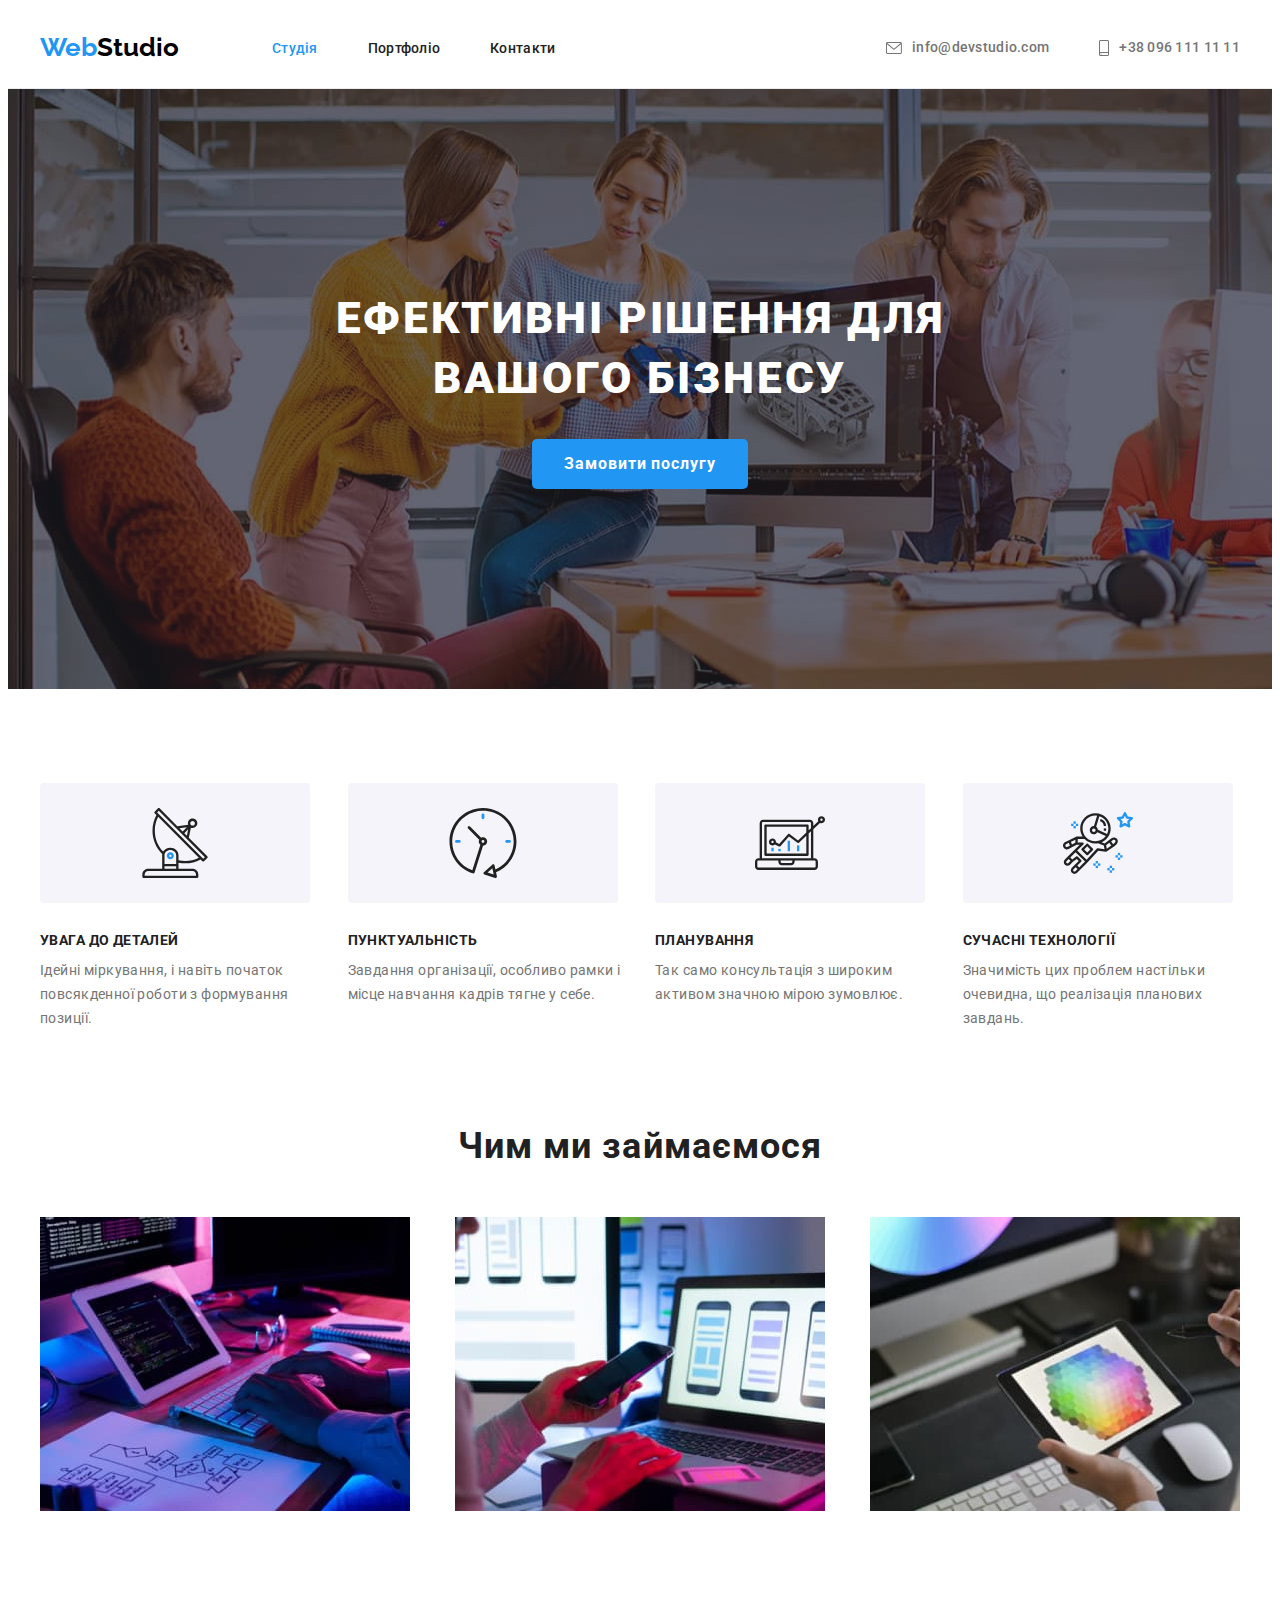
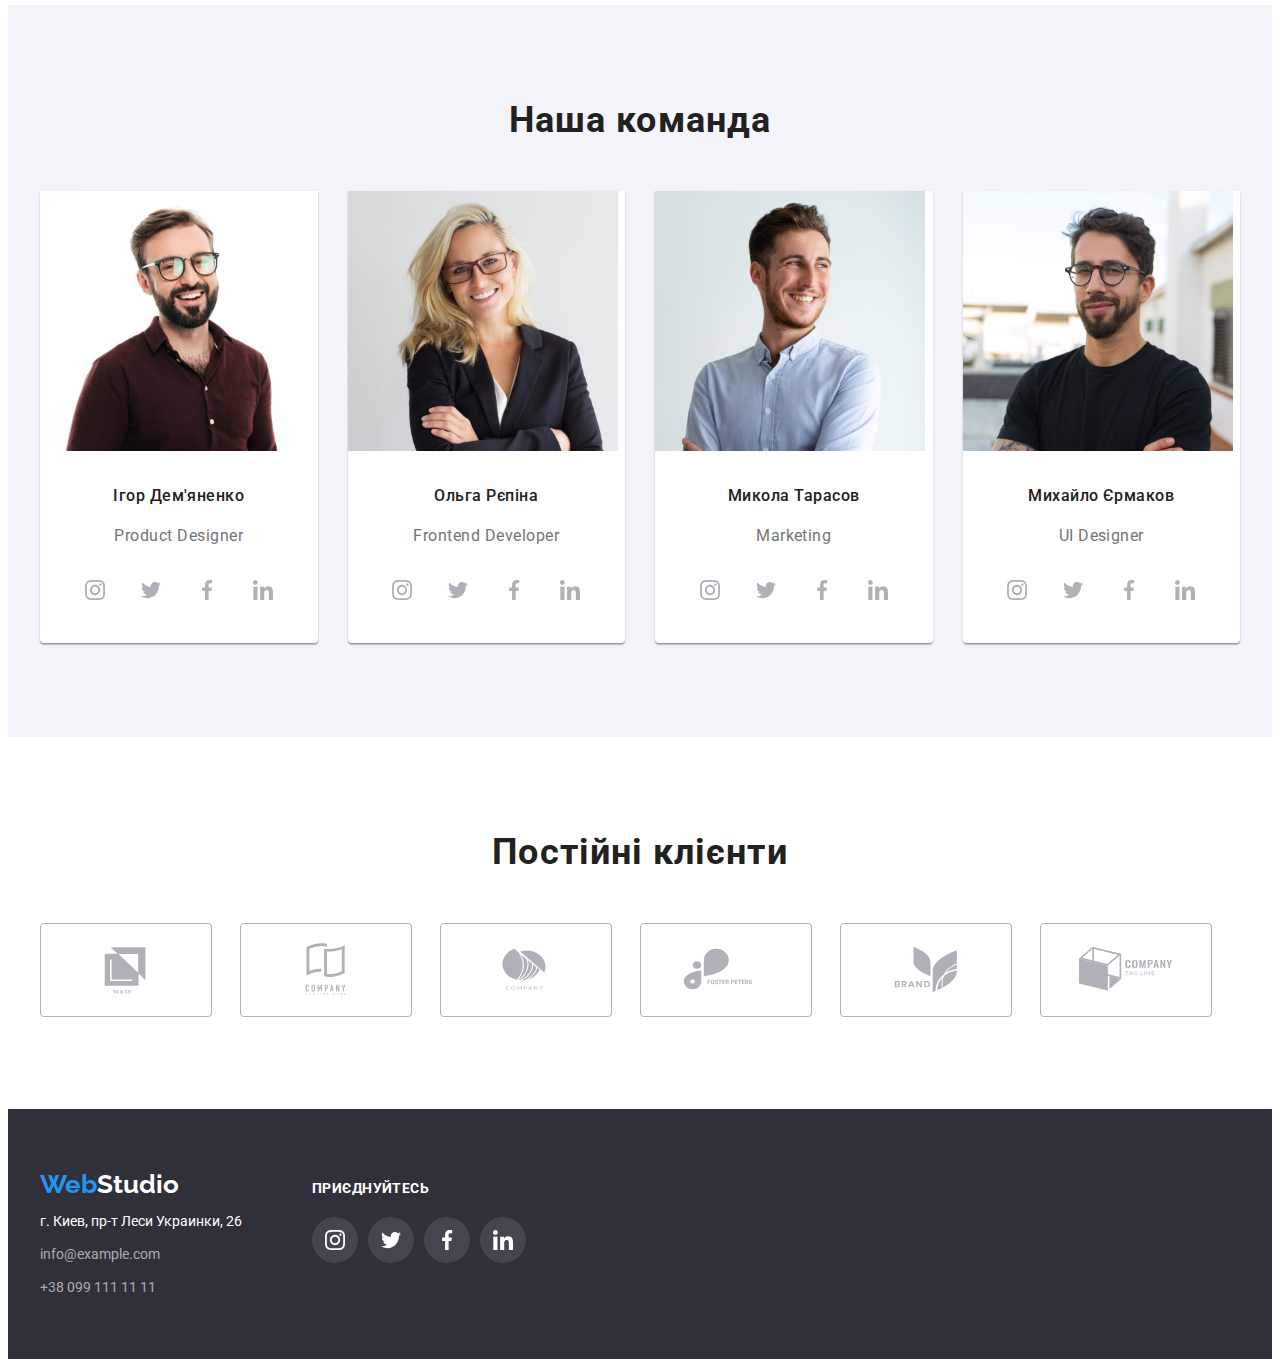
==== index.html @ 12672919 "1.1" ====
<!DOCTYPE html>
<html lang="en">
  <head>
    <meta charset="UTF-8" />
    <meta http-equiv="X-UA-Compatible" content="IE=edge" />
    <meta name="viewport" content="width=device-width, initial-scale=1.0" />
    <link rel="preconnect" href="https://fonts.googleapis.com" />
    <link rel="preconnect" href="https://fonts.gstatic.com" crossorigin />
    <link
      href="https://fonts.googleapis.com/css2?family=Raleway:wght@700&family=Roboto:wght@400;500;700;900&display=swap"
      rel="stylesheet"
    />
    <link
      rel="stylesheet"
      href="https://cdnjs.cloudflare.com/ajax/libs/modern-normalize/1.1.0/modern-normalize.min.css"
      integrity="sha512-wpPYUAdjBVSE4KJnH1VR1HeZfpl1ub8YT/NKx4PuQ5NmX2tKuGu6U/JRp5y+Y8XG2tV+wKQpNHVUX03MfMFn9Q=="
      crossorigin="anonymous"
      referrerpolicy="no-referrer"
    />
    <link rel="stylesheet" href="./css/styles.css" />
    <title>WebStudio</title>
  </head>
  <body>
    <!-- header -->
    <header class="top-header">
      <div class="container header-container">
        <nav class="site-nav">
          <a href="./index.html" class="logo"
            ><span class="logo-forepart">Web</span>Studio</a
          >
          <ul class="site-nav-list">
            <li class="site-nav-item">
              <a class="site-nav-link current" href="./index.html">Студія</a>
            </li>
            <li class="site-nav-item">
              <a class="site-nav-link" href="./portfolio.html">Портфоліо</a>
            </li>
            <li class="site-nav-item">
              <a class="site-nav-link" href="">Контакти</a>
            </li>
          </ul>
        </nav>
        <ul class="contacts-list">
          <li class="contacts-item">
            <a class="contacts-link link" href="mailto:info@devstudio.com"
              ><svg class="icon-mail" width="16" height="12">
                <use href="./images/sprite.svg#icon-envelope"></use>
              </svg>
              info@devstudio.com</a
            >
          </li>
          <li class="contacts-item">
            <a class="contacts-link link" href="tel:+380961111111"
              ><svg class="icon-tel" width="10" height="16">
                <use href="./images/sprite.svg#icon-smartphone"></use>
              </svg>
              +38 096 111 11 11</a
            >
          </li>
        </ul>
      </div>
    </header>
    <!-- main -->
    <main>
      <!-- hero -->
      <section class="hero-section">
        <div class="container">
          <h1 class="hero-title">Ефективні рішення для вашого бізнесу</h1>
          <button class="hero-btn" type="button">Замовити послугу</button>
        </div>
      </section>
      <!-- features -->
      <section class="features-section">
        <div class="container">
          <ul class="features-list">
            <li class="features-item">
              <div class="features-item-icon-container">
                <svg class="features-item-icon" width="70" height="70">
                  <use href="./images/sprite.svg#icon-antenna"></use>
                </svg>
              </div>
              <h3 class="features-title">увага до деталей</h3>
              <p class="features-desc">
                Ідейні міркування, і навіть початок повсякденної роботи з
                формування позиції.
              </p>
            </li>
            <li class="features-item">
              <div class="features-item-icon-container">
                <svg class="features-item-icon" width="70" height="70">
                  <use href="./images/sprite.svg#icon-clock"></use>
                </svg>
              </div>
              <h3 class="features-title">пунктуальність</h3>
              <p class="features-desc">
                Завдання організації, особливо рамки і місце навчання кадрів
                тягне у себе.
              </p>
            </li>
            <li class="features-item">
              <div class="features-item-icon-container">
                <svg class="features-item-icon" width="70" height="70">
                  <use href="./images/sprite.svg#icon-diagram"></use>
                </svg>
              </div>
              <h3 class="features-title">планування</h3>
              <p class="features-desc">
                Так само консультація з широким активом значною мірою зумовлює.
              </p>
            </li>
            <li class="features-item">
              <div class="features-item-icon-container">
                <svg class="features-item-icon" width="70" height="70">
                  <use href="./images/sprite.svg#icon-astronaut"></use>
                </svg>
              </div>
              <h3 class="features-title">сучасні технології</h3>
              <p class="features-desc">
                Значимість цих проблем настільки очевидна, що реалізація
                планових завдань.
              </p>
            </li>
          </ul>
        </div>
      </section>
      <!-- work -->
      <section class="work-section">
        <div class="container">
          <h2 class="section-title">Чим ми займаємося</h2>
          <ul class="work-list">
            <li class="work-item">
              <img
                src="./images/work/work-img-1.jpg"
                alt="Создание сайтов для ПК"
                width="370"
                height="294"
              />
            </li>
            <li class="work-item">
              <img
                src="./images/work/work-img-2.jpg"
                alt="Создание сайтов для телефонов"
                width="370"
                height="294"
              />
            </li>
            <li class="work-item">
              <img
                src="./images/work/work-img-3.jpg"
                alt="Создание сайтов для планшетов"
                width="370"
                height="294"
              />
            </li>
          </ul>
        </div>
      </section>
      <!-- team -->
      <section class="team-section">
        <div class="container">
          <h2 class="section-title">Наша команда</h2>
          <ul class="team-list">
            <li class="team-item">
              <img
                src="./images/team/team-1.jpg"
                alt="Ігор Дем'яненко"
                width="270"
                height="260"
              />
              <div class="team-card">
                <h3 class="team-card-title">Ігор Дем'яненко</h3>
                <p class="team-card-desc">Product Designer</p>
                <ul class="team-social-list">
                  <li class="team-social-item">
                    <a class="team-social-link" href="">
                      <svg class="team-social-icon" width="20" height="20">
                        <use href="./images/sprite.svg#icon-instagram"></use>
                      </svg>
                    </a>
                  </li>
                  <li class="team-social-item">
                    <a class="team-social-link" href="">
                      <svg class="team-social-icon" width="20" height="20">
                        <use href="./images/sprite.svg#icon-twitter"></use>
                      </svg>
                    </a>
                  </li>
                  <li class="team-social-item">
                    <a class="team-social-link" href="">
                      <svg class="team-social-icon" width="20" height="20">
                        <use href="./images/sprite.svg#icon-facebook"></use>
                      </svg>
                    </a>
                  </li>
                  <li class="team-social-item">
                    <a class="team-social-link" href="">
                      <svg class="team-social-icon" width="20" height="20">
                        <use href="./images/sprite.svg#icon-linkedin"></use>
                      </svg>
                    </a>
                  </li>
                </ul>
              </div>
            </li>
            <li class="team-item">
              <img
                src="./images/team/team-2.jpg"
                alt="Ольга Рєпіна"
                width="270"
                height="260"
              />
              <div class="team-card">
                <h3 class="team-card-title">Ольга Рєпіна</h3>
                <p class="team-card-desc">Frontend Developer</p>
                <ul class="team-social-list">
                  <li class="team-social-item">
                    <a class="team-social-link" href="">
                      <svg class="team-social-icon" width="20" height="20">
                        <use href="./images/sprite.svg#icon-instagram"></use>
                      </svg>
                    </a>
                  </li>
                  <li class="team-social-item">
                    <a class="team-social-link" href="">
                      <svg class="team-social-icon" width="20" height="20">
                        <use href="./images/sprite.svg#icon-twitter"></use>
                      </svg>
                    </a>
                  </li>
                  <li class="team-social-item">
                    <a class="team-social-link" href="">
                      <svg class="team-social-icon" width="20" height="20">
                        <use href="./images/sprite.svg#icon-facebook"></use>
                      </svg>
                    </a>
                  </li>
                  <li class="team-social-item">
                    <a class="team-social-link" href="">
                      <svg class="team-social-icon" width="20" height="20">
                        <use href="./images/sprite.svg#icon-linkedin"></use>
                      </svg>
                    </a>
                  </li>
                </ul>
              </div>
            </li>
            <li class="team-item">
              <img
                src="./images/team/team-3.jpg"
                alt="Микола Тарасов"
                width="270"
                height="260"
              />
              <div class="team-card">
                <h3 class="team-card-title">Микола Тарасов</h3>
                <p class="team-card-desc">Marketing</p>
                <ul class="team-social-list">
                  <li class="team-social-item">
                    <a class="team-social-link" href="">
                      <svg class="team-social-icon" width="20" height="20">
                        <use href="./images/sprite.svg#icon-instagram"></use>
                      </svg>
                    </a>
                  </li>
                  <li class="team-social-item">
                    <a class="team-social-link" href="">
                      <svg class="team-social-icon" width="20" height="20">
                        <use href="./images/sprite.svg#icon-twitter"></use>
                      </svg>
                    </a>
                  </li>
                  <li class="team-social-item">
                    <a class="team-social-link" href="">
                      <svg class="team-social-icon" width="20" height="20">
                        <use href="./images/sprite.svg#icon-facebook"></use>
                      </svg>
                    </a>
                  </li>
                  <li class="team-social-item">
                    <a class="team-social-link" href="">
                      <svg class="team-social-icon" width="20" height="20">
                        <use href="./images/sprite.svg#icon-linkedin"></use>
                      </svg>
                    </a>
                  </li>
                </ul>
              </div>
            </li>
            <li class="team-item">
              <img
                src="./images/team/team-4.jpg"
                alt="Михайло Єрмаков"
                width="270"
                height="260"
              />
              <div class="team-card">
                <h3 class="team-card-title">Михайло Єрмаков</h3>
                <p class="team-card-desc">UI Designer</p>
                <ul class="team-social-list">
                  <li class="team-social-item">
                    <a class="team-social-link" href="">
                      <svg class="team-social-icon" width="20" height="20">
                        <use href="./images/sprite.svg#icon-instagram"></use>
                      </svg>
                    </a>
                  </li>
                  <li class="team-social-item">
                    <a class="team-social-link" href="">
                      <svg class="team-social-icon" width="20" height="20">
                        <use href="./images/sprite.svg#icon-twitter"></use>
                      </svg>
                    </a>
                  </li>
                  <li class="team-social-item">
                    <a class="team-social-link" href="">
                      <svg class="team-social-icon" width="20" height="20">
                        <use href="./images/sprite.svg#icon-facebook"></use>
                      </svg>
                    </a>
                  </li>
                  <li class="team-social-item">
                    <a class="team-social-link" href="">
                      <svg class="team-social-icon" width="20" height="20">
                        <use href="./images/sprite.svg#icon-linkedin"></use>
                      </svg>
                    </a>
                  </li>
                </ul>
              </div>
            </li>
          </ul>
        </div>
      </section>
      <!-- clients -->
      <section class="clients-section">
        <div class="container">
          <h2 class="section-title">Постійні клієнти</h2>
          <ul class="clients-list">
            <li class="clients-item">
              <a class="clients-link" href="">
                <svg class="clients-icon" width="106" height="60">
                  <use href="./images/sprite.svg#icon-logo-1"></use>
                </svg>
              </a>
            </li>
            <li class="clients-item">
              <a class="clients-link" href="">
                <svg class="clients-icon" width="106" height="60">
                  <use href="./images/sprite.svg#icon-logo-2"></use>
                </svg>
              </a>
            </li>
            <li class="clients-item">
              <a class="clients-link" href="">
                <svg class="clients-icon" width="106" height="60">
                  <use href="./images/sprite.svg#icon-logo-3"></use>
                </svg>
              </a>
            </li>
            <li class="clients-item">
              <a class="clients-link" href="">
                <svg class="clients-icon" width="106" height="60">
                  <use href="./images/sprite.svg#icon-logo-4"></use>
                </svg>
              </a>
            </li>
            <li class="clients-item">
              <a class="clients-link" href="">
                <svg class="clients-icon" width="106" height="60">
                  <use href="./images/sprite.svg#icon-logo-5"></use>
                </svg>
              </a>
            </li>
            <li class="clients-item">
              <a class="clients-link" href="">
                <svg class="clients-icon" width="106" height="60">
                  <use href="./images/sprite.svg#icon-logo-6"></use>
                </svg>
              </a>
            </li>
          </ul>
        </div>
      </section>
    </main>
    <!-- footer -->
    <footer class="footer">
      <div class="footer-container container">
        <div class="footer-contacts">
          <a href="./index.html" class="logo"
            ><span class="logo-forepart">Web</span>Studio</a
          >
          <address class="studio-address">
            <ul class="footer-contacts-list list">
              <li class="footer-contacts-item">
                <a
                  href="https://goo.gl/maps/VdQWWz9B43m97snR7"
                  target="_blank"
                  rel="noreferrer noopener"
                  class="footer-contact-address"
                  >г. Киев, пр-т Леси Украинки, 26</a
                >
              </li>
              <li class="footer-contacts-item">
                <a href="mailto:info@example.com" class="footer-contact-mail"
                  >info@example.com</a
                >
              </li>
              <li class="footer-contacts-item">
                <a href="tel:+380991111111" class="footer-contact-tel"
                  >+38 099 111 11 11</a
                >
              </li>
            </ul>
          </address>
        </div>

        <!-- footer-social -->
        <div class="footer-social">
          <p class="footer-social-title">приєднуйтесь</p>
          <ul class="footer-social-list">
            <li class="footer-social-item">
              <a class="footer-social-link" href="">
                <svg class="footer-social-icon" width="20" height="20">
                  <use href="./images/sprite.svg#icon-instagram"></use>
                </svg>
              </a>
            </li>
            <li class="footer-social-item">
              <a class="footer-social-link" href="">
                <svg class="footer-social-icon" width="20" height="20">
                  <use href="./images/sprite.svg#icon-twitter"></use>
                </svg>
              </a>
            </li>
            <li class="footer-social-item">
              <a class="footer-social-link" href="">
                <svg class="footer-social-icon" width="20" height="20">
                  <use href="./images/sprite.svg#icon-facebook"></use>
                </svg>
              </a>
            </li>
            <li class="footer-social-item">
              <a class="footer-social-link" href="">
                <svg class="footer-social-icon" width="20" height="20">
                  <use href="./images/sprite.svg#icon-linkedin"></use>
                </svg>
              </a>
            </li>
          </ul>
        </div>
      </div>
    </footer>
  </body>
</html>
---- css/styles.css ----
:root {
  --accent-color: #2196f3;
  --accent-color2: #757575;
  --accent-color3: #ffffff;
  --icon-fill: #afb1b8;
  --main-font: "Roboto", sans-serif;
  --secondary-font: Raleway, sans-serif;
  --accent-bg-color: #2f303a;
}
html {
  box-sizing: border-box;
}
h1,
h2,
h3,
p {
  margin-bottom: 0;
  margin-top: 0;
}
ul,
ol {
  margin-top: 0;
  margin-bottom: 0;
  padding-left: 0;
  list-style: none;
}
img {
  display: block;
}
.link {
  text-decoration: none;
}
body {
  font-family: var(--main-font);
}
.container {
  width: 1200px;
  margin-left: auto;
  margin-right: auto;
  padding-left: 15px;
  padding-right: 15px;
}
/* header */
.top-header {
  padding-top: 24px;
  padding-bottom: 25px;
  background-color: var(--accent-color3);
  border-bottom: 1px solid #ececec;
}
.header-container {
  display: flex;
}
/* sit-nav */
.site-nav {
  display: flex;
  align-items: center;
}
.site-nav-list {
  display: flex;
  align-items: center;
}
.site-nav-item:not(:last-child) {
  margin-right: 50px;
}
.site-nav-link {
  font-weight: 500;
  font-size: 14px;
  line-height: 1.14;
  letter-spacing: 0.02em;
  color: #212121;
  text-decoration: none;

  /* padding-top: 32px;
  padding-bottom: 32px; */
}
.site-nav-link:hover,
.site-nav-link:focus {
  color: var(--accent-color);
}
.site-nav-link.current {
  color: var(--accent-color);
}
/* contacts-list */
.contacts-list {
  display: flex;
  align-items: center;
  margin-left: auto;
}
.contacts-item:not(:last-child) {
  margin-right: 50px;
}
.contacts-link {
  font-weight: 500;
  font-size: 14px;
  line-height: 1.14;
  letter-spacing: 0.02em;
  color: var(--accent-color2);

  display: flex;
  justify-content: center;
  align-items: center;
}
.contacts-link:hover,
.contacts-link:focus {
  color: var(--accent-color);
}
.icon-mail {
  margin-right: 10px;
  fill: var(--accent-color2);
}
.contacts-link:hover .icon-mail,
.contacts-link:focus .icon-mail {
  fill: var(--accent-color);
}
.icon-tel {
  margin-right: 10px;
  fill: var(--accent-color2);
}
.contacts-link:hover .icon-tel,
.contacts-link:focus .icon-tel {
  fill: var(--accent-color);
}
/* /header */

/* hero */
.hero-section {
  background-image: linear-gradient(
      rgba(47, 48, 58, 0.4),
      rgba(47, 48, 58, 0.4)
    ),
    url(../images/bg-img.jpg);
  background-repeat: no-repeat;
  background-size: cover;
  max-width: 1600px;
  background-color: var(--accent-bg-color);
  /* justify-content: center; */
  padding-top: 200px;
  padding-bottom: 200px;
  margin: 0 auto;
}
.hero-title {
  font-weight: 900;
  font-size: 44px;
  line-height: 1.36;
  text-align: center;
  letter-spacing: 0.06em;
  text-transform: uppercase;
  color: var(--accent-color3);

  max-width: 696px;
  margin-left: auto;
  margin-right: auto;
  margin-bottom: 30px;
}
.hero-btn {
  background-color: var(--accent-color);
  cursor: pointer;
  font-family: var(--main-font);
  font-weight: 700;
  font-size: 16px;
  line-height: 1.87;
  display: flex;
  align-items: center;
  text-align: center;
  letter-spacing: 0.06em;
  color: var(--accent-color3);

  margin-left: auto;
  margin-right: auto;
  min-width: 216px;
  min-height: 50px;
  border: none;
  border-radius: 5px;
  padding: 10px 32px;
}
.hero-btn:hover,
.hero-btn:focus {
  background-color: #188ce8;
}
/* /hero */
/* features */
.features-section {
  padding-top: 94px;
  padding-bottom: 94px;
  background-color: var(--accent-color3);
}
.features-list {
  display: flex;
}
.features-item {
  flex-basis: calc((100% - 90px) / 4);
}
.features-item:not(:last-child) {
  margin-right: 30px;
}
.features-item-icon-container {
  display: flex;
  justify-content: center;
  align-items: center;
  margin-bottom: 30px;
  width: 270px;
  height: 120px;
  background-color: #f5f4fa;
  border-radius: 4px;
}

.features-title {
  font-weight: 700;
  font-size: 14px;
  line-height: 1.14;
  letter-spacing: 0.03em;
  text-transform: uppercase;
  color: #212121;
  margin-bottom: 10px;
}
.features-desc {
  font-weight: 400;
  font-size: 14px;
  line-height: 1.71;
  letter-spacing: 0.03em;
  color: var(--accent-color2);
}
/* /features */
.section-title {
  font-weight: 700;
  font-size: 36px;
  line-height: 1.17;
  text-align: center;
  letter-spacing: 0.03em;
  color: #212121;
  margin-bottom: 50px;
}
/* work */
.work-section {
  padding-bottom: 94px;
  background-color: var(--accent-color3);
}
.work-list {
  display: flex;
  justify-content: space-between;
}
/* team */
.team-section {
  padding-top: 94px;
  padding-bottom: 94px;
  background-color: #f5f4fa;
}
/* вариант #1 */
/* .team-list {
  display: flex;
  justify-content: space-between;
} */

/* вариант #2 */
.team-list {
  display: flex;
  margin-top: -30px;
  margin-left: -30px;
}
.team-item {
  background-color: var(--accent-color3);
  margin-top: 30px;
  margin-left: 30px;
  flex-basis: calc((100% - 120px) / 4);
  background: #ffffff;

  /* material shadow v1 */

  box-shadow: 0px 1px 3px rgba(0, 0, 0, 0.12), 0px 1px 1px rgba(0, 0, 0, 0.14),
    0px 2px 1px rgba(0, 0, 0, 0.2);
  border-radius: 0px 0px 4px 4px;
}
.team-card {
  padding-left: 10px;
  padding-right: 10px;
  padding-top: 30px;
  padding-bottom: 30px;
}
.team-card-title {
  font-weight: 500;
  font-size: 16px;
  line-height: 1.87;
  text-align: center;
  letter-spacing: 0.03em;
  color: #212121;
  margin-bottom: 10px;
}
.team-card-desc {
  font-weight: 400;
  font-size: 16px;
  line-height: 1.87;
  text-align: center;
  letter-spacing: 0.03em;
  color: var(--accent-color2);
}
.team-social-list {
  display: flex;
  justify-content: center;
  align-items: center;
}
.team-social-item:not(:last-child) {
  margin-right: 10px;
}
.team-social-link {
  margin-top: 16px;
  display: flex;
  align-items: center;
  justify-content: center;
  width: 44px;
  height: 44px;
  border-radius: 50%;
  border: 1px solid transparent;
  cursor: pointer;
}
.team-social-link:hover,
.team-social-link:focus {
  background-color: var(--accent-color);
}
.team-social-icon {
  fill: var(--icon-fill);
}
.team-social-link:hover .team-social-icon,
.team-social-link:focus .team-social-icon {
  fill: var(--accent-color3);
}

/* /team */

/* clients */

.clients-section {
  padding-top: 94px;
  padding-bottom: 94px;
  /* background-color: #f5f5f5; */
}
.clients-list {
  display: flex;
}
.clients-item {
  width: 170px;
  height: 92px;
}
.clients-item:not(:last-child) {
  margin-right: 30px;
}
.clients-link {
  width: 100%;
  height: 100%;
  display: flex;
  justify-content: center;
  align-items: center;
  border: 1px solid var(--icon-fill);
  border-radius: 4px;
}
.clients-link:hover,
.clients-link:focus {
  border: 1px solid var(--accent-color);
}
.clients-icon {
  fill: var(--icon-fill);
}
.clients-link:hover .clients-icon,
.clients-link:focus .clients-icon {
  fill: var(--accent-color);
}

/* footer */
.footer {
  padding-top: 60px;
  padding-bottom: 60px;
  background-color: var(--accent-bg-color);
}
.footer-container {
  display: flex;
  align-items: baseline;
}
.footer-contacts {
  margin-right: 70px;
}
.footer-contacts-item:not(:last-child) {
  margin-bottom: 9px;
}

.studio-address {
  font-style: inherit;
}
.footer-contact-address {
  font-style: inherit;
  font-size: 14px;
  line-height: 1.7;
  text-decoration: none;
  color: var(--accent-color3);
}
.footer-contact-mail,
.footer-contact-tel {
  font-style: inherit;
  font-size: 14px;
  line-height: 1.7;
  text-decoration: none;
  color: rgba(255, 255, 255, 0.6);
}

.footer-contact-address:hover,
.footer-contact-address:focus {
  color: var(--accent-color);
}

.footer-contact-mail:hover,
.footer-contact-mail:focus {
  color: var(--accent-color);
}

.footer-contact-tel:hover,
.footer-contact-tel:focus {
  color: var(--accent-color);
}
.footer-social-title {
  font-weight: 700;
  font-size: 14px;
  line-height: 1.14;
  letter-spacing: 0.03em;
  text-transform: uppercase;
  color: var(--accent-color3);
  margin-bottom: 20px;
}
.footer-social-list {
  display: flex;
  align-items: center;
}
.footer-social-link {
  display: flex;
  align-items: center;
  justify-content: center;
  width: 44px;
  height: 44px;
  border-radius: 50%;
  border: 1px solid transparent;
  cursor: pointer;
  background-color: rgba(255, 255, 255, 0.1);
}
.footer-social-item:not(:last-child) {
  margin-right: 10px;
}
.footer-social-link:hover,
.footer-social-link:focus {
  background-color: var(--accent-color);
}
.footer-social-icon {
  fill: var(--accent-color3);
}
/* logo */
.logo {
  margin-right: 93px;

  font-family: var(--secondary-font);
  font-weight: 700;
  font-size: 26px;
  line-height: 1.2;
  text-decoration: none;
}

.logo-forepart {
  color: var(--accent-color);
}

.top-header .logo {
  color: #000000;
}

.footer .logo {
  display: inline-block;
  margin-right: 0;
  margin-bottom: 10px;
  color: var(--accent-color3);
}
/* /logo */

/* portfolio */
.portfolio-section {
  padding-top: 94px;
  padding-bottom: 94px;
}
.portfolio-filters-list {
  display: flex;
  justify-content: center;
  margin-bottom: 50px;
}
.portfolio-filters-item:not(:last-child) {
  margin-right: 8px;
}
.portfolio-filters-btn {
  cursor: pointer;
  font-family: var(--main-font);
  font-weight: 500;
  font-size: 16px;
  line-height: 1.62;
  text-align: center;
  letter-spacing: 0.03em;
  color: #212121;
  background: #f5f4fa;

  border: 1px solid transparent;
  border-radius: 4px;

  padding: 6px 22px;
}
.portfolio-filters-btn:hover,
.portfolio-filters-btn:focus {
  background-color: var(--accent-color);
  color: var(--accent-color3);
  box-shadow: 0px 3px 1px rgba(0, 0, 0, 0.1), 0px 1px 2px rgba(0, 0, 0, 0.08),
    0px 2px 2px rgba(0, 0, 0, 0.12);
  border-radius: 4px;
}
/* вариант #1 */
/* .portfolio-prj-list {
  display: flex;
  flex-wrap: wrap;
  margin: -15px;
  margin-right: -15px;
}
.portfolio-prj-item {
  margin: 15px;
} */

/* вариант #2  */
/* .portfolio-prj-list {
  display: flex;
  flex-wrap: wrap;
  margin-left: -30px;
  margin-top: -30px;
}
.portfolio-prj-item {
  margin-left: 30px;
  margin-top: 30px;
} */

/* вариант #3 */
.portfolio-prj-list {
  display: flex;
  flex-wrap: wrap;
  margin-left: -30px;
  margin-top: -30px;
}
.portfolio-prj-item {
  margin-left: 30px;
  margin-top: 30px;
  flex-basis: calc((100% - 90px) / 3);
}
.portfolio-prj-card {
  padding-left: 24px;
  padding-right: 24px;
  padding-bottom: 20px;
  padding-top: 20px;
  border-left: 1px solid #eeeeee;
  border-right: 1px solid #eeeeee;
  border-bottom: 1px solid #eeeeee;
}
.portfolio-prj-title {
  font-weight: 700;
  font-size: 18px;
  line-height: 2;
  letter-spacing: 0.06em;
  color: #212121;

  margin-bottom: 4px;
}
.portfolio-prj-desc {
  font-weight: 400;
  font-size: 16px;
  line-height: 1.87;
  letter-spacing: 0.03em;
  color: var(--accent-color2);
}
.portfolio-prj-link {
  display: block;
  text-decoration: none;
}
.portfolio-prj-link:hover,
.portfolio-prj-link:focus {
  box-shadow: 0px 1px 1px rgba(0, 0, 0, 0.12), 0px 4px 4px rgba(0, 0, 0, 0.06),
    1px 4px 6px rgba(0, 0, 0, 0.16);
}
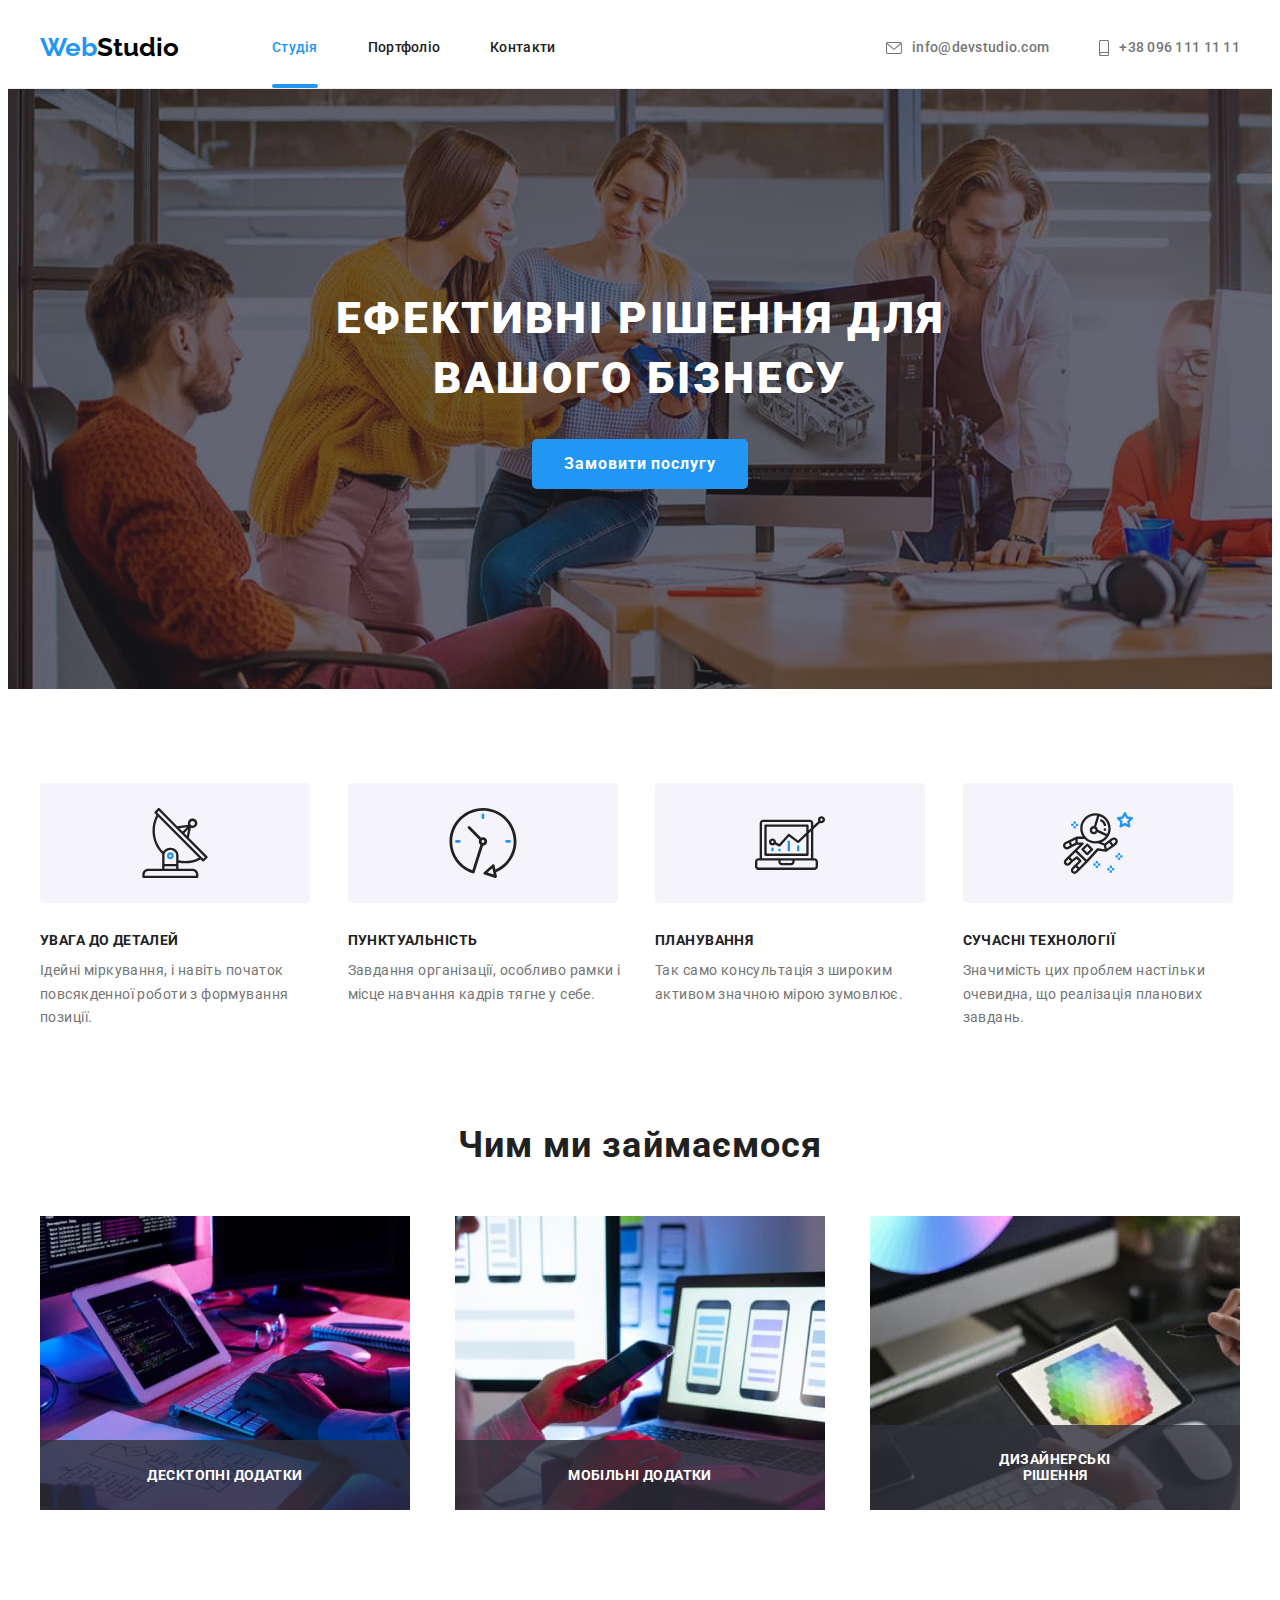
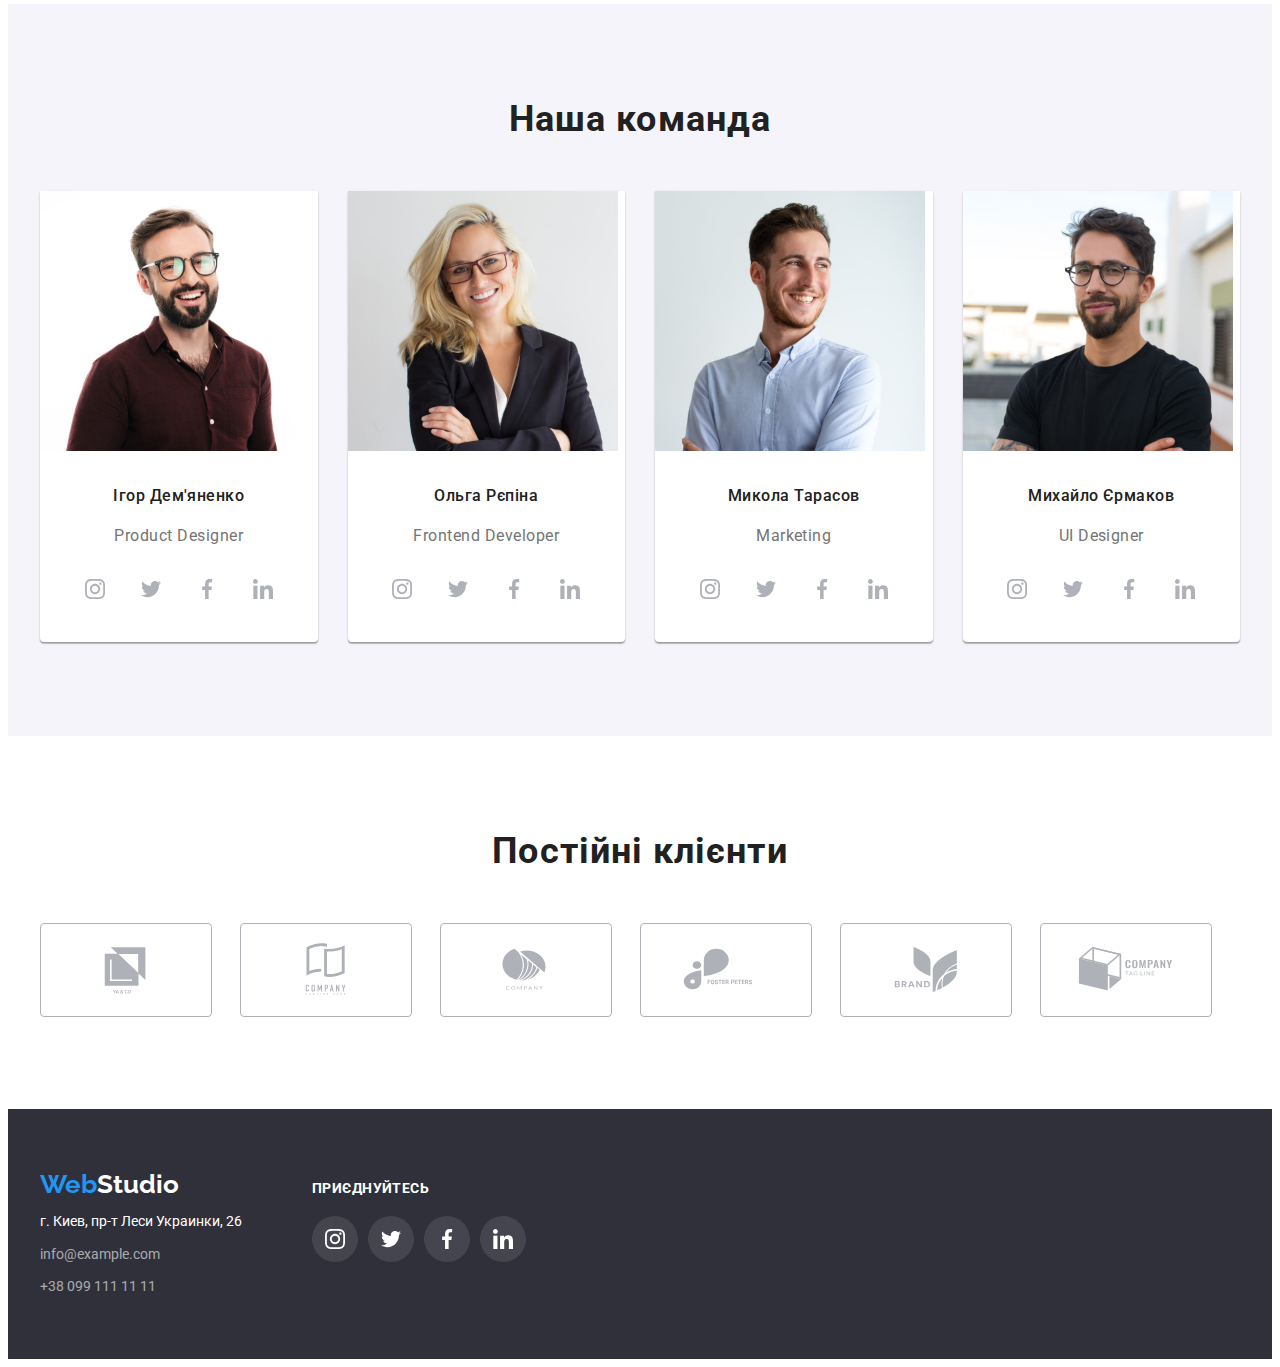
==== commit c3c3f9c6: "1.2" ====
--- a/index.html
+++ b/index.html
@@ -135,6 +135,9 @@
                 width="370"
                 height="294"
               />
+              <div class="work-wrapper">
+                <p class="work-wrapper-title">Десктопні додатки</p>
+              </div>
             </li>
             <li class="work-item">
               <img
@@ -143,6 +146,9 @@
                 width="370"
                 height="294"
               />
+              <div class="work-wrapper">
+                <p class="work-wrapper-title">Мобільні додатки</p>
+              </div>
             </li>
             <li class="work-item">
               <img
@@ -151,6 +157,9 @@
                 width="370"
                 height="294"
               />
+              <div class="work-wrapper">
+                <p class="work-wrapper-title">Дизайнерські рішення</p>
+              </div>
             </li>
           </ul>
         </div>
--- a/css/styles.css
+++ b/css/styles.css
@@ -6,6 +6,11 @@
   --main-font: "Roboto", sans-serif;
   --secondary-font: Raleway, sans-serif;
   --accent-bg-color: #2f303a;
+  --transition: cubic-bezier(0.4, 0, 0.2, 1);
+}
+*::before,
+*::after {
+  box-sizing: inherit;
 }
 html {
   box-sizing: border-box;
@@ -42,8 +47,8 @@
 }
 /* header */
 .top-header {
-  padding-top: 24px;
-  padding-bottom: 25px;
+  /* padding-top: 24px;
+  padding-bottom: 25px; */
   background-color: var(--accent-color3);
   border-bottom: 1px solid #ececec;
 }
@@ -63,6 +68,8 @@
   margin-right: 50px;
 }
 .site-nav-link {
+  position: relative;
+
   font-weight: 500;
   font-size: 14px;
   line-height: 1.14;
@@ -70,6 +77,12 @@
   color: #212121;
   text-decoration: none;
 
+  display: block;
+  padding-top: 32px;
+  padding-bottom: 32px;
+
+  transition: color 250ms var(--transition);
+
   /* padding-top: 32px;
   padding-bottom: 32px; */
 }
@@ -80,6 +93,17 @@
 .site-nav-link.current {
   color: var(--accent-color);
 }
+.site-nav-link.current::after {
+  content: "";
+  position: absolute;
+  display: block;
+  left: 0;
+  bottom: 0;
+  width: 100%;
+  height: 4px;
+  border-radius: 2px;
+  background-color: var(--accent-color);
+}
 /* contacts-list */
 .contacts-list {
   display: flex;
@@ -99,6 +123,8 @@
   display: flex;
   justify-content: center;
   align-items: center;
+
+  transition: color 250ms var(--transition);
 }
 .contacts-link:hover,
 .contacts-link:focus {
@@ -107,6 +133,8 @@
 .icon-mail {
   margin-right: 10px;
   fill: var(--accent-color2);
+
+  transition: fill 250ms var(--transition);
 }
 .contacts-link:hover .icon-mail,
 .contacts-link:focus .icon-mail {
@@ -115,6 +143,8 @@
 .icon-tel {
   margin-right: 10px;
   fill: var(--accent-color2);
+
+  transition: fill 250ms var(--transition);
 }
 .contacts-link:hover .icon-tel,
 .contacts-link:focus .icon-tel {
@@ -172,6 +202,8 @@
   border: none;
   border-radius: 5px;
   padding: 10px 32px;
+
+  transition: background-color 250ms var(--transition);
 }
 .hero-btn:hover,
 .hero-btn:focus {
@@ -220,6 +252,7 @@
   letter-spacing: 0.03em;
   color: var(--accent-color2);
 }
+
 /* /features */
 .section-title {
   font-weight: 700;
@@ -239,6 +272,36 @@
   display: flex;
   justify-content: space-between;
 }
+.work-item {
+  position: relative;
+}
+
+.work-wrapper {
+  position: absolute;
+  bottom: 0;
+  width: 100%;
+  min-height: 70px;
+  background: rgba(47, 48, 58, 0.8);
+
+  display: flex;
+  justify-content: center;
+  align-items: center;
+}
+
+.work-wrapper-title {
+  /* position: absolute; */
+  font-weight: 700;
+  font-size: 14px;
+  line-height: 1.14;
+  text-align: center;
+  letter-spacing: 0.03em;
+  text-transform: uppercase;
+  color: #ffffff;
+  padding-top: 27px;
+  padding-bottom: 27px;
+  padding-left: 107px;
+  padding-right: 107px;
+}
 /* team */
 .team-section {
   padding-top: 94px;
@@ -311,6 +374,8 @@
   border-radius: 50%;
   border: 1px solid transparent;
   cursor: pointer;
+
+  transition: background-color 250ms var(--transition);
 }
 .team-social-link:hover,
 .team-social-link:focus {
@@ -318,6 +383,8 @@
 }
 .team-social-icon {
   fill: var(--icon-fill);
+
+  transition: fill 250ms var(--transition);
 }
 .team-social-link:hover .team-social-icon,
 .team-social-link:focus .team-social-icon {
@@ -351,6 +418,8 @@
   align-items: center;
   border: 1px solid var(--icon-fill);
   border-radius: 4px;
+
+  transition: 250ms border var(--transition);
 }
 .clients-link:hover,
 .clients-link:focus {
@@ -358,6 +427,8 @@
 }
 .clients-icon {
   fill: var(--icon-fill);
+
+  transition: fill 250ms var(--transition);
 }
 .clients-link:hover .clients-icon,
 .clients-link:focus .clients-icon {
@@ -390,7 +461,15 @@
   line-height: 1.7;
   text-decoration: none;
   color: var(--accent-color3);
-}
+
+  transition: color 250ms var(--transition);
+}
+
+.footer-contact-address:hover,
+.footer-contact-address:focus {
+  color: var(--accent-color);
+}
+
 .footer-contact-mail,
 .footer-contact-tel {
   font-style: inherit;
@@ -398,11 +477,8 @@
   line-height: 1.7;
   text-decoration: none;
   color: rgba(255, 255, 255, 0.6);
-}
-
-.footer-contact-address:hover,
-.footer-contact-address:focus {
-  color: var(--accent-color);
+
+  transition: color 250ms var(--transition);
 }
 
 .footer-contact-mail:hover,
@@ -437,6 +513,8 @@
   border: 1px solid transparent;
   cursor: pointer;
   background-color: rgba(255, 255, 255, 0.1);
+
+  transition: background-color 250ms var(--transition);
 }
 .footer-social-item:not(:last-child) {
   margin-right: 10px;
@@ -498,11 +576,12 @@
   letter-spacing: 0.03em;
   color: #212121;
   background: #f5f4fa;
-
   border: 1px solid transparent;
   border-radius: 4px;
-
   padding: 6px 22px;
+
+  transition: background-color 250ms var(--transition),
+    box-shadow 250ms var(--transition);
 }
 .portfolio-filters-btn:hover,
 .portfolio-filters-btn:focus {
@@ -575,6 +654,8 @@
 .portfolio-prj-link {
   display: block;
   text-decoration: none;
+
+  transition: 250ms box-shadow var(--transition);
 }
 .portfolio-prj-link:hover,
 .portfolio-prj-link:focus {
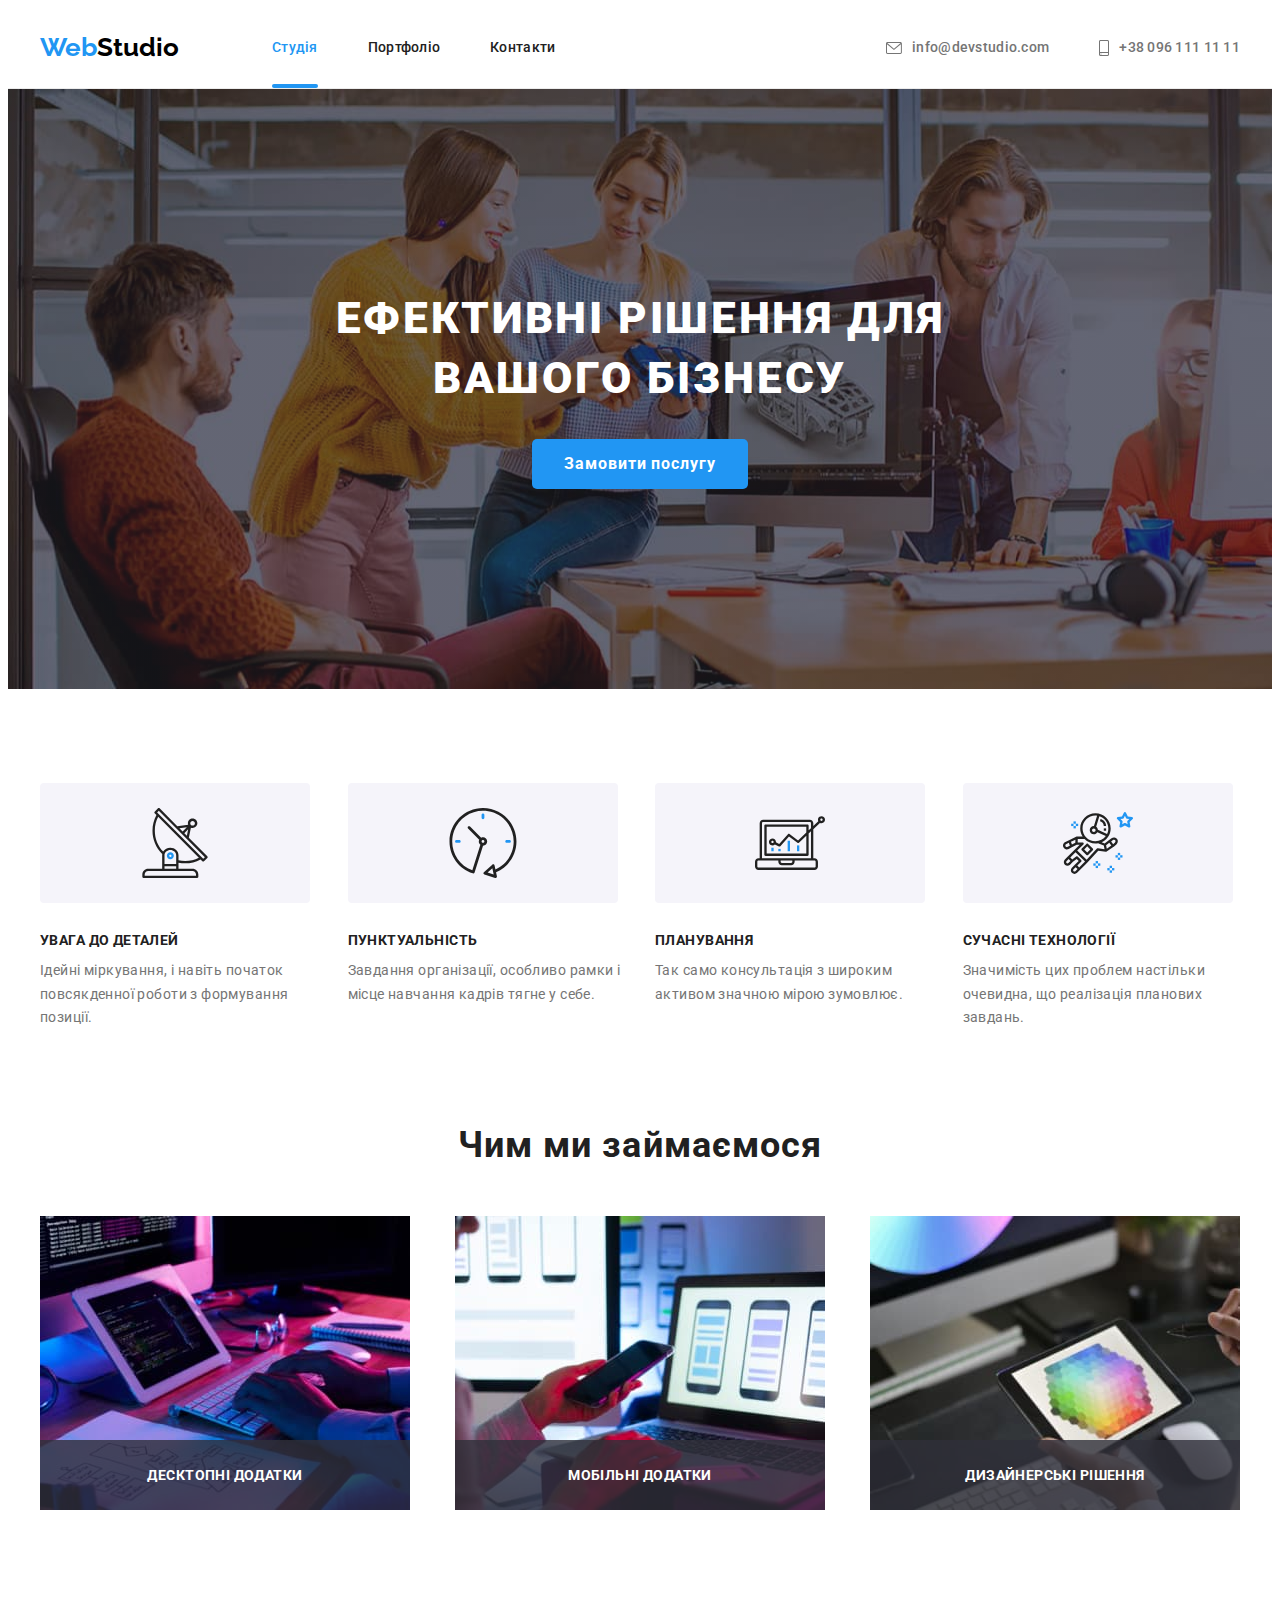
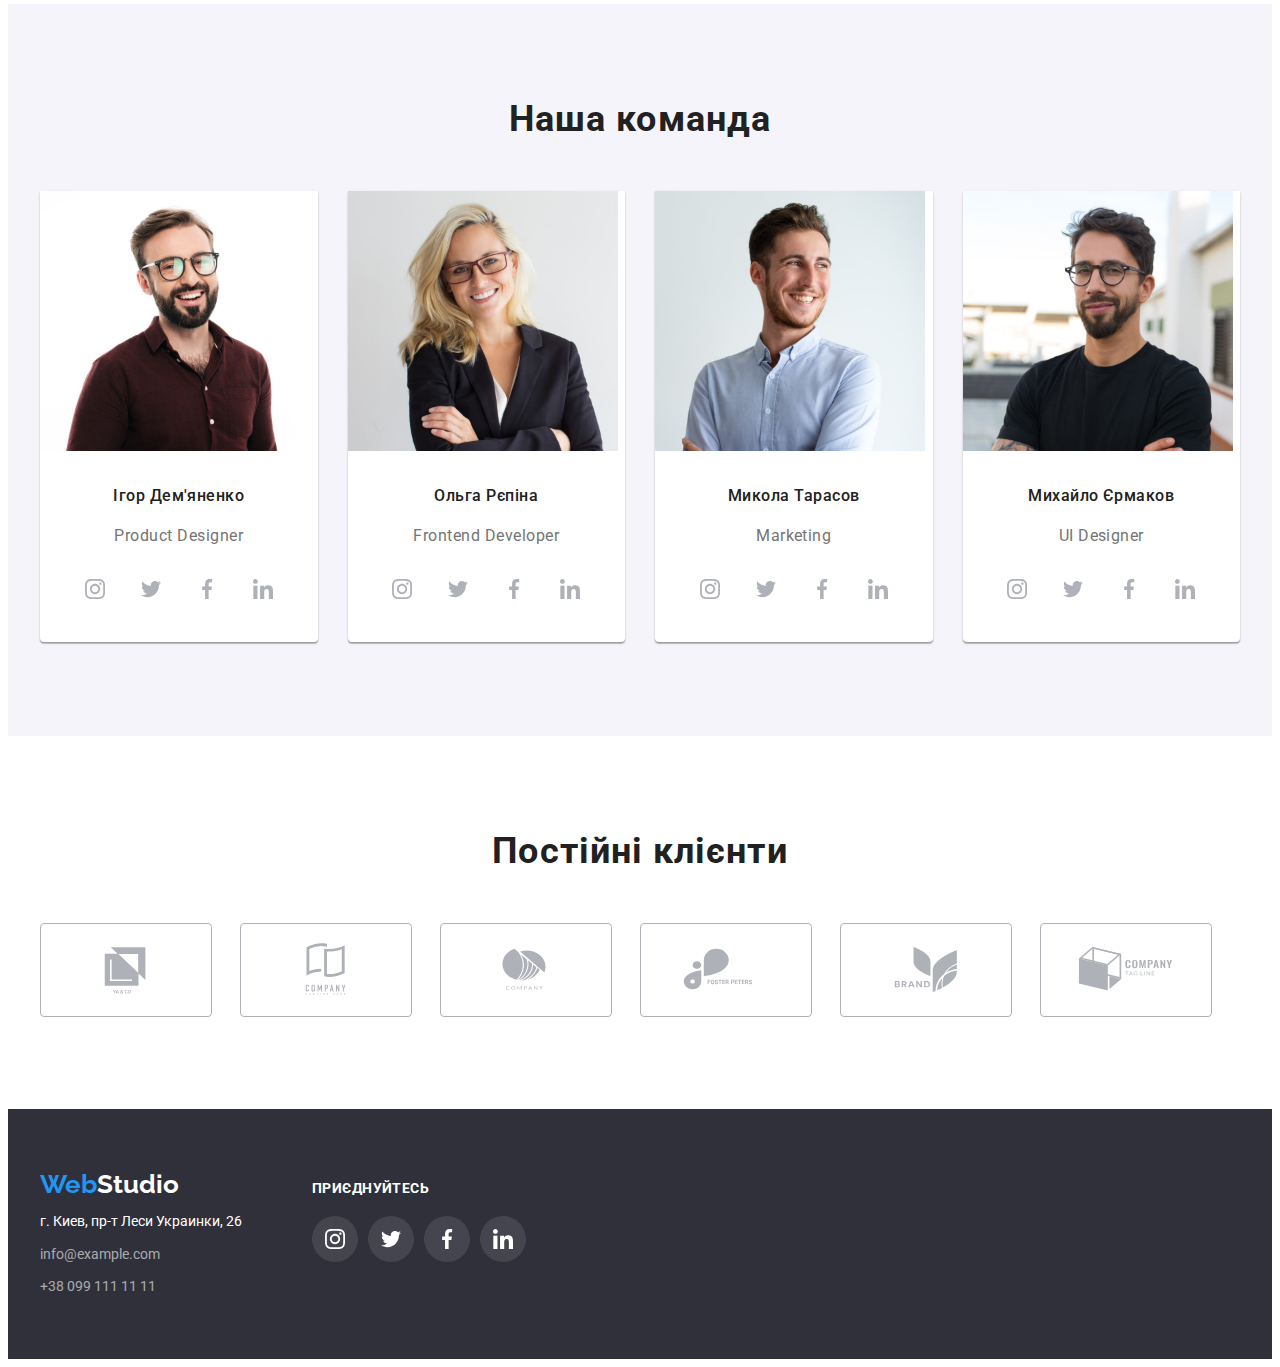
==== commit 5d3b5ddb: "1.3" ====
--- a/index.html
+++ b/index.html
@@ -36,7 +36,7 @@
               <a class="site-nav-link" href="./portfolio.html">Портфоліо</a>
             </li>
             <li class="site-nav-item">
-              <a class="site-nav-link" href="">Контакти</a>
+              <a class="site-nav-link" href="#footerContacts">Контакти</a>
             </li>
           </ul>
         </nav>
@@ -66,7 +66,9 @@
       <section class="hero-section">
         <div class="container">
           <h1 class="hero-title">Ефективні рішення для вашого бізнесу</h1>
-          <button class="hero-btn" type="button">Замовити послугу</button>
+          <button class="hero-btn" type="button" data-modal-open>
+            Замовити послугу
+          </button>
         </div>
       </section>
       <!-- features -->
@@ -398,7 +400,7 @@
           <a href="./index.html" class="logo"
             ><span class="logo-forepart">Web</span>Studio</a
           >
-          <address class="studio-address">
+          <address id="footerContacts" class="studio-address">
             <ul class="footer-contacts-list list">
               <li class="footer-contacts-item">
                 <a
@@ -459,5 +461,15 @@
         </div>
       </div>
     </footer>
+    <div class="backdrop is-hidden" data-modal>
+      <div class="modal">
+        <button type="button" class="modal-close-btn" data-modal-close>
+          <svg class="modal-close-btn-icon" width="18" height="18">
+            <use href="./images/sprite.svg#icon-close"></use>
+          </svg>
+        </button>
+      </div>
+    </div>
+    <script src="./js/modal.js"></script>
   </body>
 </html>
--- a/css/styles.css
+++ b/css/styles.css
@@ -289,7 +289,6 @@
 }
 
 .work-wrapper-title {
-  /* position: absolute; */
   font-weight: 700;
   font-size: 14px;
   line-height: 1.14;
@@ -297,10 +296,10 @@
   letter-spacing: 0.03em;
   text-transform: uppercase;
   color: #ffffff;
-  padding-top: 27px;
+  /* padding-top: 27px;
   padding-bottom: 27px;
   padding-left: 107px;
-  padding-right: 107px;
+  padding-right: 107px; */
 }
 /* team */
 .team-section {
@@ -551,6 +550,51 @@
   margin-bottom: 10px;
   color: var(--accent-color3);
 }
+/* backdrop */
+.backdrop {
+  position: fixed;
+  top: 0;
+  left: 0;
+  width: 100%;
+  height: 100%;
+  background-color: rgba(0, 0, 0, 0.2);
+  transition: opacity 250ms var(--transition),
+    visibility 250ms var(--transition);
+}
+.backdrop.is-hidden {
+  opacity: 0;
+  visibility: hidden;
+  pointer-events: none;
+}
+
+.modal {
+  position: absolute;
+  top: 50%;
+  left: 50%;
+  transform: translate(-50%, -50%);
+  width: 528px;
+  height: 581px;
+  background: var(--accent-color3);
+  box-shadow: 0px 1px 3px rgba(0, 0, 0, 0.12), 0px 1px 1px rgba(0, 0, 0, 0.14),
+    0px 2px 1px rgba(0, 0, 0, 0.2);
+  border-radius: 4px;
+}
+.modal-close-btn {
+  position: absolute;
+  top: 8px;
+  right: 8px;
+  display: flex;
+  justify-content: center;
+  align-items: center;
+  width: 30px;
+  height: 30px;
+  border: 1px solid rgba(0, 0, 0, 0.1);
+  border-radius: 50%;
+  background-color: transparent;
+  cursor: pointer;
+  padding: 0;
+}
+
 /* /logo */
 
 /* portfolio */
